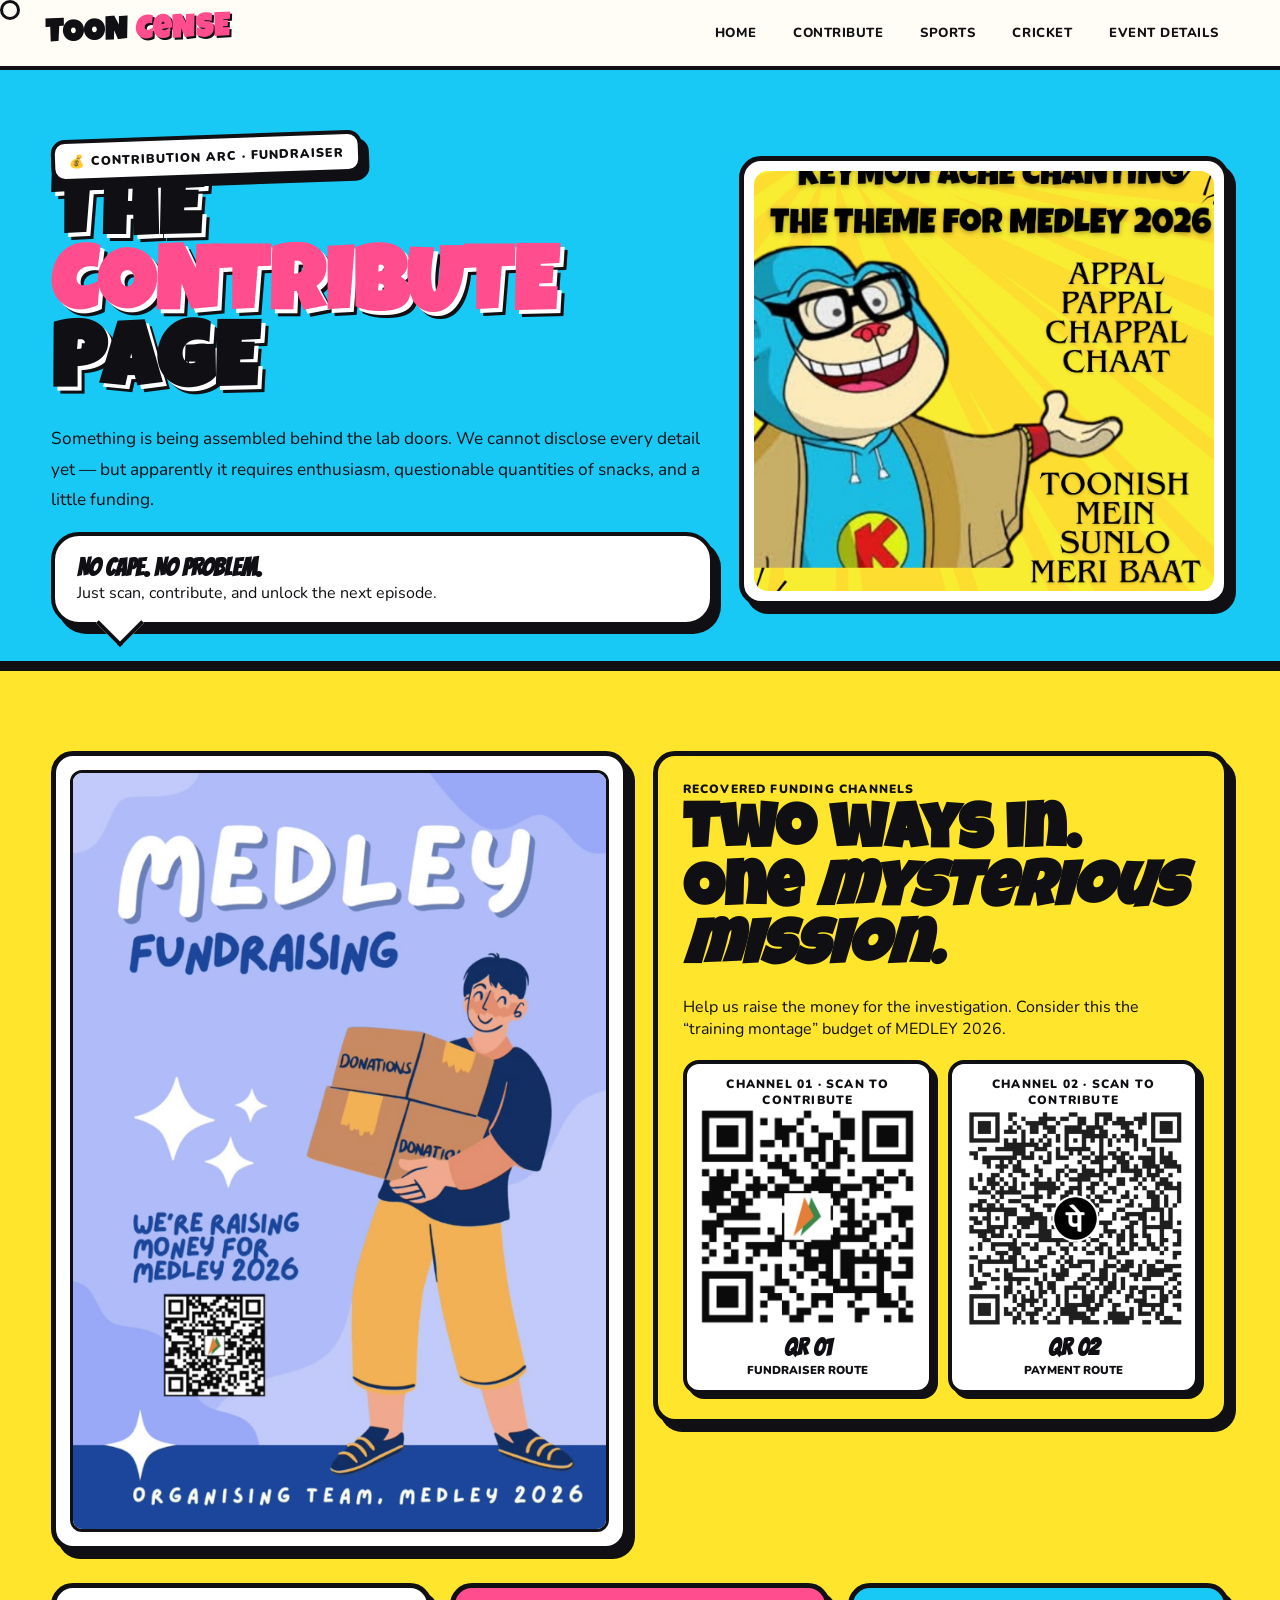
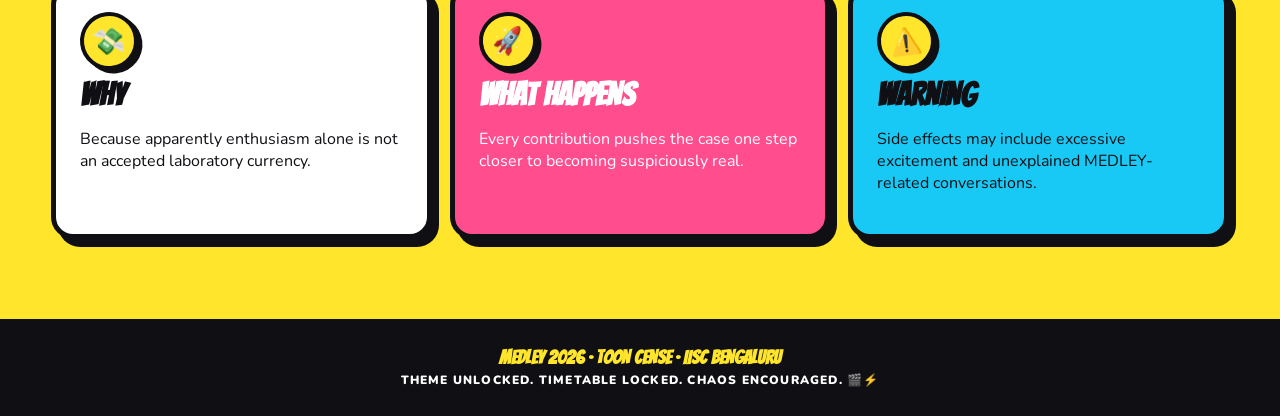
==== contribute.html @ 01589f21 "Add files via upload" ====
<!doctype html><html lang="en"><head><meta charset="utf-8"><meta name="viewport" content="width=device-width,initial-scale=1">
<title>Contribute — MEDLEY 2026</title><link rel="stylesheet" href="style.css"></head><body><div class="cursor"></div><nav class="nav">
<a class="brand" href="index.html">TOON <span>CeNSE</span></a>
<div class="navlinks">
<a href="index.html">HOME</a>
<a href="contribute.html">CONTRIBUTE</a>
<a href="sports.html">SPORTS</a>
<a href="cricket.html">CRICKET</a>
<a href="events.html">EVENT DETAILS</a>
</div></nav>
<main><section class="page-hero"><div class="wrap toon-banner"><div class="reveal">
<div class="badge">💰 CONTRIBUTION ARC · FUNDRAISER</div><h1 class="section-title">THE <span class="pink">CONTRIBUTE</span> PAGE</h1>
<p class="lead">Something is being assembled behind the lab doors. We cannot disclose every detail yet — but apparently it requires enthusiasm, questionable quantities of snacks, and a little funding.</p>
<div class="speech"><b>NO CAPE. NO PROBLEM.</b><br>Just scan, contribute, and unlock the next episode.</div></div>
<div class="banner-image reveal"><img src="toon-keymon.jpg" alt="Cartoon fundraiser theme poster"></div></div></section>
<section class="section yellow"><div class="wrap">
<div class="contribute-grid">
<div class="poster-shell reveal"><img src="fundraiser-poster.png" alt="MEDLEY 2026 fundraiser poster"></div>
<div class="funding-panel reveal"><div class="mono">RECOVERED FUNDING CHANNELS</div><h2>Two ways in.<br>One <em>mysterious mission.</em></h2>
<p>Help us raise the money for the investigation. Consider this the “training montage” budget of MEDLEY 2026.</p>
<div class="qr-grid">
<div class="qr-card"><div class="mono">CHANNEL 01 · SCAN TO CONTRIBUTE</div><img src="qr-01.png" alt="MEDLEY fundraiser QR code 1"><h3>QR 01</h3><p>FUNDRAISER ROUTE</p></div>
<div class="qr-card"><div class="mono">CHANNEL 02 · SCAN TO CONTRIBUTE</div><img src="qr-02.png" alt="MEDLEY fundraiser QR code 2"><h3>QR 02</h3><p>PAYMENT ROUTE</p></div>
</div></div>
</div>
<div class="fun-grid" style="margin-top:32px">
<div class="fun-card reveal"><span class="sticker">💸</span><h3>WHY</h3><p>Because apparently enthusiasm alone is not an accepted laboratory currency.</p></div>
<div class="fun-card reveal"><span class="sticker">🚀</span><h3>WHAT HAPPENS</h3><p>Every contribution pushes the case one step closer to becoming suspiciously real.</p></div>
<div class="fun-card reveal"><span class="sticker">⚠️</span><h3>WARNING</h3><p>Side effects may include excessive excitement and unexplained MEDLEY-related conversations.</p></div>
</div>
</div></section></main><footer><div class="footer-fun">MEDLEY 2026 · TOON CeNSE · IISc BENGALURU</div><div class="mono">Theme unlocked. Timetable locked. Chaos encouraged. 🎬⚡</div></footer><script src="script.js"></script></body></html>
---- style.css ----
@import url('https://fonts.googleapis.com/css2?family=Bangers&family=Fredoka:wght@400;500;600;700&family=Luckiest+Guy&family=Nunito:wght@400;600;700;800;900&display=swap');

:root{
  --ink:#101014; --paper:#fffdf5; --yellow:#ffe52b; --cyan:#18c9f5;
  --pink:#ff4d8d; --red:#ff4b3e; --purple:#7757ff; --green:#64dc7a;
  --shadow:7px 8px 0 var(--ink); --soft-shadow:0 16px 35px #10101422;
  --radius:24px;
}
*{box-sizing:border-box}
html{scroll-behavior:smooth}
body{margin:0;background:var(--paper);color:var(--ink);font-family:'Nunito',sans-serif;overflow-x:hidden}
body:before{content:"";position:fixed;inset:0;pointer-events:none;z-index:-1;opacity:.42;background-image:radial-gradient(#101014 1.2px,transparent 1.2px);background-size:13px 13px;mask-image:linear-gradient(to bottom,#000,transparent 80%)}
a{color:inherit;text-decoration:none}
button{font:inherit}
img{max-width:100%;display:block}
.wrap{width:min(1180px,92vw);margin:auto}
.nav{position:sticky;top:0;z-index:100;display:flex;align-items:center;justify-content:space-between;gap:18px;padding:12px clamp(14px,4vw,46px);background:#fffdf5f2;border-bottom:4px solid var(--ink);backdrop-filter:blur(10px)}
.brand{font:700 2rem/1 'Luckiest Guy',cursive;letter-spacing:.03em;white-space:nowrap;transform:rotate(-2deg);display:inline-block}
.brand span{color:var(--pink);text-shadow:2px 2px 0 var(--ink)}
.navlinks{display:flex;gap:7px;flex-wrap:wrap;justify-content:flex-end}
.navlinks a{font:800 .82rem 'Nunito',sans-serif;text-transform:uppercase;letter-spacing:.04em;padding:9px 12px;border:3px solid transparent;border-radius:999px;transition:.2s}
.navlinks a:hover,.navlinks a.active{background:var(--yellow);border-color:var(--ink);box-shadow:3px 3px 0 var(--ink);transform:rotate(-1deg)}
.hero{padding:70px 0 50px;position:relative;overflow:hidden;background:linear-gradient(135deg,#ffe52b 0 46%,#18c9f5 46% 74%,#ff4d8d 74%)}
.hero:after{content:"";position:absolute;inset:0;opacity:.22;background-image:radial-gradient(#fff 2px,transparent 2px);background-size:18px 18px;mix-blend-mode:soft-light}
.hero-grid{display:grid;grid-template-columns:1.05fr .95fr;gap:42px;align-items:center;position:relative;z-index:1}
.badge,.stamp{display:inline-flex;align-items:center;gap:8px;background:#fff;border:4px solid var(--ink);box-shadow:var(--shadow);padding:9px 14px;border-radius:14px;font:900 .78rem 'Nunito',sans-serif;letter-spacing:.08em;text-transform:uppercase;transform:rotate(-2deg)}
.eyebrow{font:900 .85rem 'Nunito';text-transform:uppercase;letter-spacing:.14em;margin:22px 0 8px}
.hero h1{font:900 clamp(4.6rem,11vw,9.8rem)/.78 'Luckiest Guy',cursive;margin:0;text-transform:uppercase;letter-spacing:.015em;text-shadow:8px 8px 0 #fff,12px 12px 0 var(--ink)}
.hero h1 .pink{color:var(--pink);-webkit-text-stroke:3px var(--ink)}
.hero h1 .blue{color:var(--cyan);-webkit-text-stroke:3px var(--ink)}
.kicker{font:700 clamp(1.3rem,2.5vw,2rem) 'Bangers',cursive;letter-spacing:.03em;margin:26px 0 10px;transform:rotate(-1deg)}
.lead{font-size:1.08rem;line-height:1.75;max-width:760px}
.btn{display:inline-flex;align-items:center;justify-content:center;gap:8px;margin-top:22px;padding:13px 18px;border:4px solid var(--ink);border-radius:14px;background:var(--yellow);font-weight:900;text-transform:uppercase;box-shadow:var(--shadow);transition:.2s;cursor:pointer}
.btn:hover{transform:translate(-3px,-3px);box-shadow:10px 11px 0 var(--ink)}
.btn.pink{background:var(--pink);color:#fff}.btn.cyan{background:var(--cyan)}.btn.white{background:#fff}
.btn.ghost{background:#fff}
.hero-poster{position:relative;max-width:530px;justify-self:end;transform:rotate(2deg)}
.hero-poster img{width:100%;border:6px solid var(--ink);border-radius:22px;box-shadow:12px 14px 0 var(--ink);background:#fff}
.hero-poster:before{content:"NEW THEME UNLOCKED!";position:absolute;z-index:2;right:-18px;top:-22px;background:var(--pink);color:#fff;border:4px solid var(--ink);padding:10px 14px;font:900 1rem 'Bangers';transform:rotate(7deg);box-shadow:5px 5px 0 var(--ink)}
.speech{background:#fff;border:4px solid var(--ink);border-radius:28px;padding:18px 22px;box-shadow:var(--shadow);position:relative}
.speech:after{content:"";position:absolute;bottom:-18px;left:48px;width:30px;height:30px;background:#fff;border-right:4px solid var(--ink);border-bottom:4px solid var(--ink);transform:rotate(45deg)}
.speech b{font:900 1.55rem 'Bangers'}
.section{padding:80px 0;border-top:5px solid var(--ink);position:relative}
.section.yellow{background:var(--yellow)}.section.cyan{background:var(--cyan)}.section.pink{background:var(--pink);color:#fff}
.section-head{display:flex;align-items:end;justify-content:space-between;gap:20px;margin-bottom:28px}
.section-title{font:900 clamp(3.4rem,7vw,6.7rem)/.85 'Luckiest Guy';margin:0;text-transform:uppercase;letter-spacing:.01em;text-shadow:4px 4px 0 #fff,7px 7px 0 var(--ink)}
.section-title .pink{color:var(--pink)}.section-title .cyan{color:var(--cyan)}.section-title .yellow{color:var(--yellow)}
.mono{font:900 .75rem 'Nunito';text-transform:uppercase;letter-spacing:.1em}
.comic-strip{display:grid;grid-template-columns:1fr 1fr 1fr;gap:18px}
.comic-card{background:#fff;border:5px solid var(--ink);border-radius:18px;overflow:hidden;box-shadow:var(--shadow);transform:rotate(var(--r,0deg));transition:.25s}
.comic-card:hover{transform:translateY(-7px) rotate(0)}
.comic-card img{width:100%;aspect-ratio:4/5;object-fit:cover}
.comic-caption{padding:15px 16px;font-weight:900}
.comic-caption span{display:block;color:#666;font-size:.84rem;margin-top:4px}
.schedule-grid{display:grid;grid-template-columns:repeat(3,1fr);gap:16px}
.schedule-card{background:#fff;border:4px solid var(--ink);border-radius:18px;padding:19px;box-shadow:6px 7px 0 var(--ink);transition:.2s}
.schedule-card:hover{transform:translateY(-5px) rotate(-.4deg)}
.schedule-card.completed{background:#dffbe4}
.schedule-card.upcoming{background:#fff8bc}
.schedule-top{display:flex;justify-content:space-between;gap:10px;align-items:center}
.status{border:3px solid var(--ink);padding:6px 9px;border-radius:999px;font-size:.7rem;font-weight:900}
.status.done{background:var(--green)}.status.pending{background:var(--yellow)}
.schedule-card h3{font:900 2rem 'Bangers';margin:15px 0 5px}
.schedule-card .tag{font-size:.72rem;font-weight:900;text-transform:uppercase;color:#666;letter-spacing:.08em}
.event-line{padding:11px 0;border-top:2px dashed #10101455;margin-top:11px}
.event-line b{display:block}.event-line span{display:block;margin-top:3px;color:#444;font-size:.92rem}
.fun-grid{display:grid;grid-template-columns:repeat(3,1fr);gap:18px}
.fun-card{background:#fff;border:5px solid var(--ink);border-radius:22px;padding:24px;box-shadow:var(--shadow);min-height:180px}
.fun-card:nth-child(2){background:var(--pink);color:#fff;transform:rotate(1deg)}
.fun-card:nth-child(3){background:var(--cyan);transform:rotate(-1deg)}
.fun-card h3{font:900 2rem 'Bangers';margin:8px 0}
.sticker{display:inline-grid;place-items:center;width:58px;height:58px;border:4px solid var(--ink);border-radius:50%;background:var(--yellow);font-size:1.6rem;box-shadow:4px 4px 0 var(--ink);transform:rotate(-7deg)}
.page-hero{padding:65px 0 35px;background:var(--cyan);border-bottom:5px solid var(--ink)}
.page-hero .wrap{position:relative}
.page-hero .section-title{margin-bottom:18px}
.toon-banner{display:grid;grid-template-columns:1.15fr .85fr;gap:25px;align-items:center}
.banner-image{background:#fff;border:5px solid var(--ink);border-radius:22px;padding:10px;box-shadow:var(--shadow);transform:rotate(2deg)}
.banner-image img{border-radius:14px;max-height:420px;width:100%;object-fit:cover}
.contribute-grid{display:grid;grid-template-columns:1fr 1fr;gap:25px;align-items:start}
.poster-shell{background:#fff;border:5px solid var(--ink);border-radius:22px;padding:14px;box-shadow:var(--shadow);transform:rotate(-1deg)}
.poster-shell img{width:100%;border:3px solid var(--ink);border-radius:12px}
.funding-panel{background:var(--yellow);border:5px solid var(--ink);border-radius:22px;padding:25px;box-shadow:var(--shadow)}
.funding-panel h2{font:900 clamp(2.4rem,5vw,4.2rem)/.9 'Luckiest Guy';margin:10px 0}
.qr-grid{display:grid;grid-template-columns:1fr 1fr;gap:15px;margin-top:20px}
.qr-card{background:#fff;border:4px solid var(--ink);border-radius:16px;padding:12px;text-align:center;box-shadow:5px 5px 0 var(--ink)}
.qr-card img{width:100%;aspect-ratio:1;object-fit:contain;background:#fff}
.qr-card h3{font:900 1.5rem 'Bangers';margin:8px 0 0}
.qr-card p{margin:2px 0 0;font-size:.72rem;font-weight:900}
.sports-toolbar{display:flex;justify-content:space-between;gap:16px;align-items:center;flex-wrap:wrap;margin:22px 0 30px;padding:15px;background:#fff;border:4px solid var(--ink);border-radius:16px;box-shadow:5px 5px 0 var(--ink)}
.sports-grid{display:grid;grid-template-columns:repeat(3,1fr);gap:18px}
.sport-card{background:#fff;border:5px solid var(--ink);border-radius:22px;padding:21px;box-shadow:var(--shadow);position:relative;overflow:hidden;transition:.2s}
.sport-card:after{content:"POW!";position:absolute;right:-20px;top:70px;font:900 4rem 'Bangers';color:#ff4d8d33;transform:rotate(-18deg)}
.sport-card:hover{transform:translateY(-6px) rotate(-.5deg)}
.sport-card.completed{background:#dffbe4}.sport-card h2{font:900 2.5rem 'Bangers';margin:13px 0 2px}
.sport-icon{font-size:2.4rem}.sport-tag{font-weight:900;font-size:.73rem;text-transform:uppercase;color:#666;letter-spacing:.08em}
.sport-events{display:grid;gap:10px;margin-top:18px}.sport-events>div{background:#fff8bc;border:3px solid var(--ink);border-radius:12px;padding:10px}
.sport-events b{display:block}.sport-events span{display:block;font-size:.88rem;margin-top:3px;color:#444}
.card-link{display:inline-block;margin-top:17px;font-weight:900;text-transform:uppercase;border-bottom:3px solid var(--ink)}
.cricket-hero{padding:65px 0 35px;background:var(--yellow);border-bottom:5px solid var(--ink);position:relative;overflow:hidden}
.cricket-kicker{font:900 1.4rem 'Bangers';margin:14px 0}
.cricket-title{font:900 clamp(4rem,10vw,8rem)/.82 'Luckiest Guy';margin:0;text-shadow:5px 5px 0 #fff,8px 8px 0 var(--ink)}
.cricket-title em{color:var(--pink);font-style:normal}
.cricket-lead{font-size:1.1rem;line-height:1.7;max-width:820px;margin:22px 0}
.cricket-stats{display:grid;grid-template-columns:repeat(4,1fr);gap:12px;margin-top:28px}
.stat{padding:17px;border:4px solid var(--ink);border-radius:16px;background:#fff;box-shadow:5px 5px 0 var(--ink)}
.stat strong{display:block;font:900 2.8rem 'Bangers'}.stat span{font-weight:900;font-size:.76rem;text-transform:uppercase}
.cricket-section{padding:55px 0;border-top:5px solid var(--ink)}
.cricket-section:nth-of-type(even){background:#18c9f5}
.cricket-section h2{font:900 3.8rem 'Luckiest Guy';margin:0 0 10px;text-shadow:3px 3px 0 #fff,5px 5px 0 var(--ink)}
.cricket-section h2 em{color:var(--pink);font-style:normal}
.section-note{max-width:800px;line-height:1.65}
.filter-row{display:flex;gap:8px;flex-wrap:wrap;margin:24px 0}
.filter{border:4px solid var(--ink);background:#fff;padding:9px 13px;border-radius:999px;font-weight:900;cursor:pointer;box-shadow:4px 4px 0 var(--ink);transition:.15s}
.filter.active,.filter:hover{background:var(--pink);color:#fff;transform:translate(-2px,-2px)}
.matches{display:grid;grid-template-columns:repeat(3,1fr);gap:16px}
.match-card{padding:18px;border:4px solid var(--ink);border-radius:18px;background:#fff;box-shadow:6px 7px 0 var(--ink);transition:.2s}
.match-card:hover{transform:translateY(-5px) rotate(-.4deg)}
.match-top{display:flex;justify-content:space-between;gap:10px;align-items:center}
.round{font-size:.72rem;font-weight:900;text-transform:uppercase;color:#555}.match-no{font:900 1.2rem 'Bangers';color:var(--pink)}
.date{margin:14px 0 12px;font-weight:800;font-size:.85rem}
.teams{display:grid;grid-template-columns:1fr auto 1fr;align-items:center;gap:7px}.team{font-weight:900;line-height:1.2}.teams .team:last-child{text-align:right}.vs{font:900 1rem 'Bangers';color:var(--red)}
.rules-box{border:5px dashed var(--ink);padding:24px;border-radius:18px;background:#fff;box-shadow:7px 7px 0 var(--ink)}.rules-box ol{margin:0;padding-left:22px;line-height:1.8;font-weight:700}
.contact-grid{display:grid;grid-template-columns:repeat(3,1fr);gap:12px}.contact-card{padding:17px;border:4px solid var(--ink);border-radius:16px;background:#fff;box-shadow:4px 4px 0 var(--ink)}.team-name{font-weight:900;font-size:1.05rem}.captain,.phone{font-size:.86rem;margin-top:8px}.captain span,.phone span{display:block;font-size:.67rem;font-weight:900;letter-spacing:.1em;color:#666;margin-bottom:2px}.cricket-note{font-weight:800;font-size:.78rem;color:#555;margin-top:22px}
.event-page{min-height:75vh;display:grid;place-items:center;background:var(--pink);padding:80px 0;border-bottom:5px solid var(--ink)}
.loading-card{width:min(850px,100%);text-align:center}
.loading-word{font:900 clamp(4rem,12vw,8rem) 'Luckiest Guy';text-shadow:6px 6px 0 #fff,10px 10px 0 var(--ink)}
.loading-word span{color:var(--yellow)}
.loading-sub{font-weight:900;text-transform:uppercase;letter-spacing:.1em}.progress-wrap{height:22px;background:#fff;border:5px solid var(--ink);border-radius:999px;overflow:hidden;box-shadow:5px 5px 0 var(--ink)}.progress{height:100%;width:0;background:var(--yellow);transition:width .12s}.percent{font-weight:900;margin:12px 0 24px}.loading-lines{font:800 .95rem/1.9 'Nunito';text-align:left;max-width:500px;margin:auto;background:#fff;border:4px solid var(--ink);padding:15px;border-radius:16px;box-shadow:5px 5px 0 var(--ink)}
.reveal-loading{display:none}.reveal-loading .errorish{font:900 clamp(3rem,9vw,6rem) 'Luckiest Guy';text-shadow:4px 4px 0 #fff,7px 7px 0 var(--ink)}.reveal-loading .message{font-size:1.05rem;line-height:1.8;background:#fff;border:4px solid var(--ink);border-radius:18px;padding:20px;box-shadow:5px 5px 0 var(--ink)}
.clue{margin:25px auto 0;background:var(--yellow);border:5px solid var(--ink);padding:20px;border-radius:20px;box-shadow:7px 7px 0 var(--ink)}
footer{padding:28px 0;background:var(--ink);color:#fff;text-align:center}.footer-fun{font:900 1.2rem 'Bangers';color:var(--yellow);margin-bottom:5px}
.reveal{opacity:0;transform:translateY(18px);transition:.6s ease}.reveal.show{opacity:1;transform:none}
.cursor{position:fixed;pointer-events:none;width:20px;height:20px;border:3px solid var(--ink);border-radius:50%;z-index:200;mix-blend-mode:multiply}
.doodle{position:absolute;font:900 3rem 'Bangers';z-index:1;transform:rotate(-12deg)}.doodle.one{left:3%;top:12%;color:var(--pink)}.doodle.two{right:3%;bottom:8%;color:var(--purple)}
.toon-marquee{display:flex;gap:12px;flex-wrap:wrap;margin-top:20px}.pill{background:#fff;border:3px solid var(--ink);padding:8px 12px;border-radius:999px;font-weight:900;box-shadow:3px 3px 0 var(--ink)}
@media(max-width:1000px){.hero-grid,.toon-banner,.contribute-grid{grid-template-columns:1fr}.hero-poster{justify-self:center;max-width:650px}.schedule-grid,.sports-grid,.matches{grid-template-columns:repeat(2,1fr)}.contact-grid{grid-template-columns:repeat(2,1fr)}.cricket-stats{grid-template-columns:repeat(2,1fr)}}
@media(max-width:700px){.nav{align-items:flex-start}.navlinks{gap:4px}.navlinks a{font-size:.72rem;padding:7px 9px}.hero{padding-top:45px}.hero h1{font-size:clamp(4rem,20vw,7rem)}.comic-strip,.fun-grid,.schedule-grid,.sports-grid,.matches,.contact-grid{grid-template-columns:1fr}.qr-grid{grid-template-columns:1fr}.cricket-title{font-size:4.6rem}.cursor{display:none}.section{padding:60px 0}}
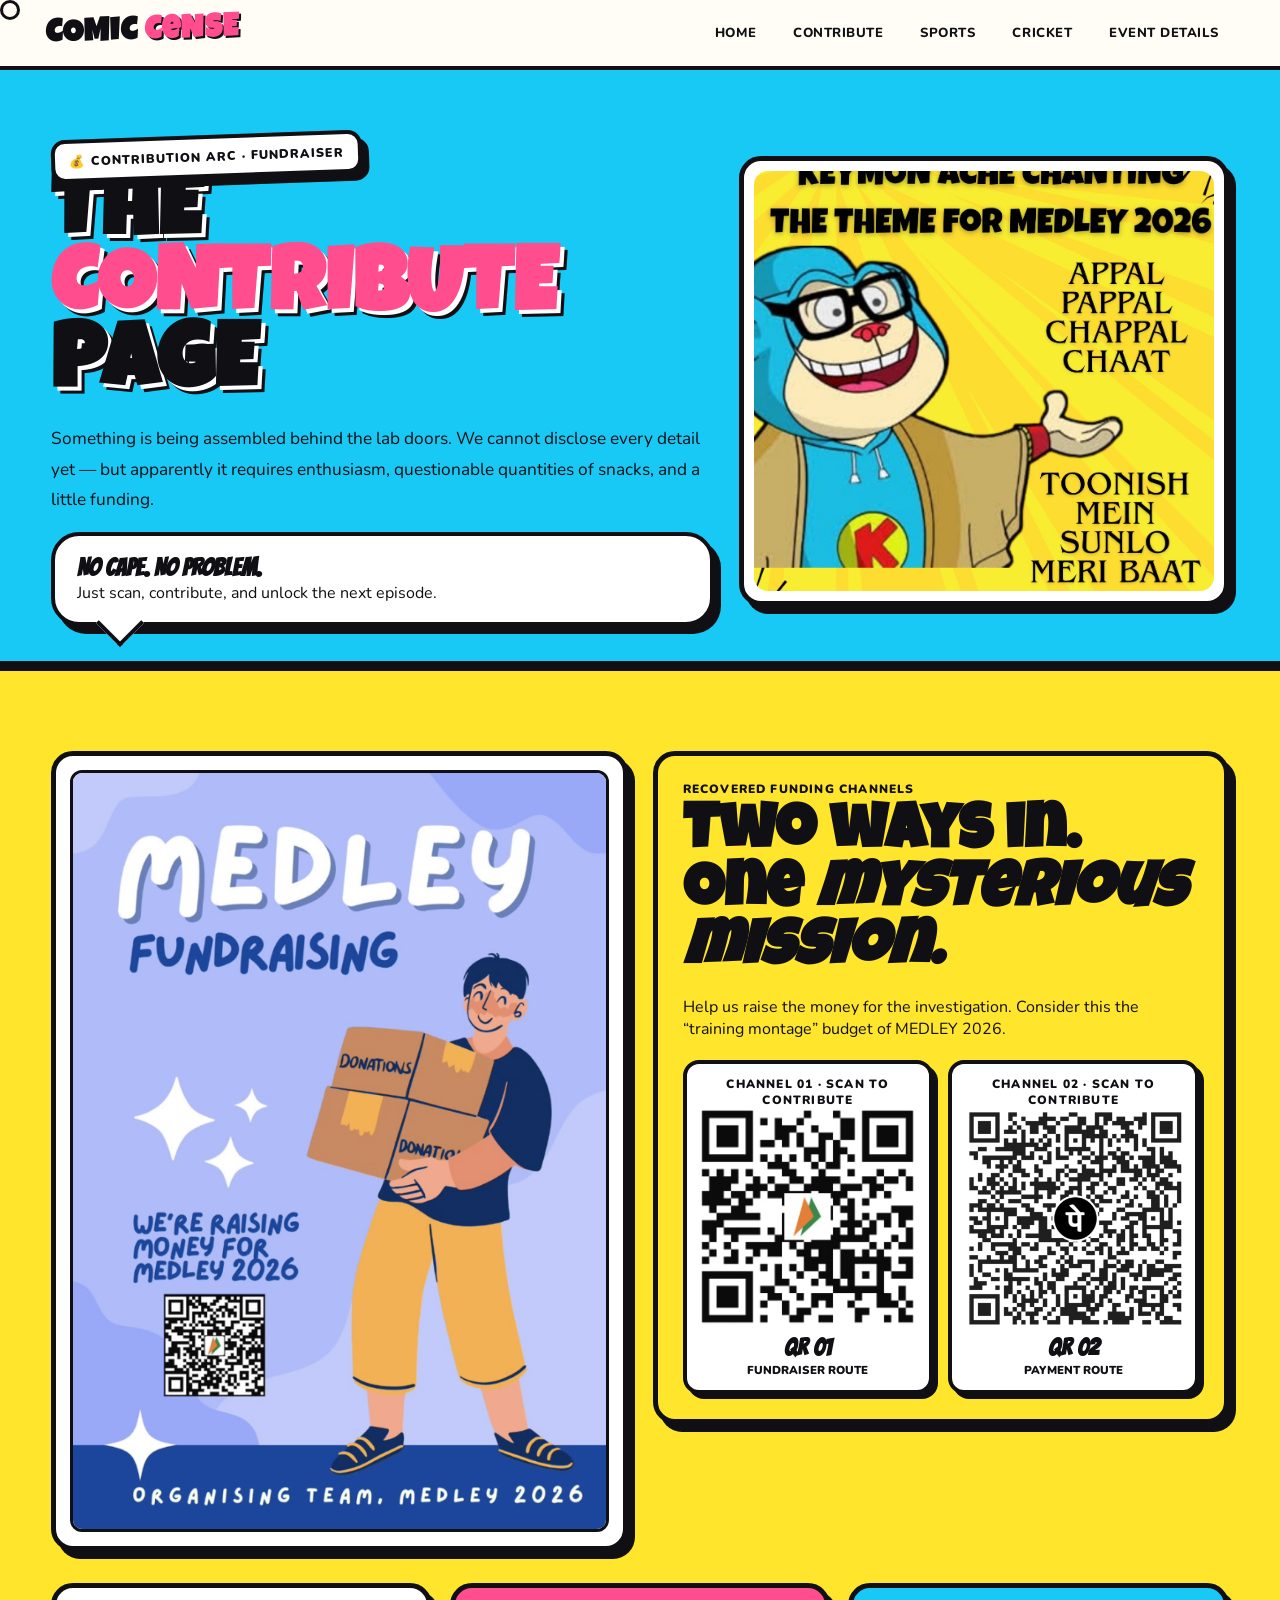
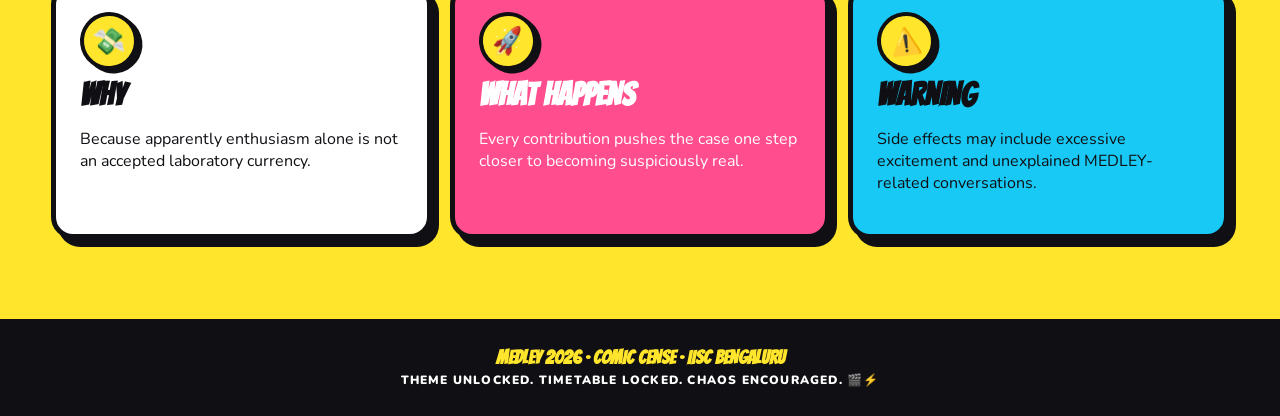
==== commit 31d1f8d5: "Add files via upload" ====
--- a/contribute.html
+++ b/contribute.html
@@ -1,6 +1,6 @@
 <!doctype html><html lang="en"><head><meta charset="utf-8"><meta name="viewport" content="width=device-width,initial-scale=1">
 <title>Contribute — MEDLEY 2026</title><link rel="stylesheet" href="style.css"></head><body><div class="cursor"></div><nav class="nav">
-<a class="brand" href="index.html">TOON <span>CeNSE</span></a>
+<a class="brand" href="index.html">COMIC <span>CeNSE</span></a>
 <div class="navlinks">
 <a href="index.html">HOME</a>
 <a href="contribute.html">CONTRIBUTE</a>
@@ -8,11 +8,11 @@
 <a href="cricket.html">CRICKET</a>
 <a href="events.html">EVENT DETAILS</a>
 </div></nav>
-<main><section class="page-hero"><div class="wrap toon-banner"><div class="reveal">
+<main><section class="page-hero"><div class="wrap comic-banner"><div class="reveal">
 <div class="badge">💰 CONTRIBUTION ARC · FUNDRAISER</div><h1 class="section-title">THE <span class="pink">CONTRIBUTE</span> PAGE</h1>
 <p class="lead">Something is being assembled behind the lab doors. We cannot disclose every detail yet — but apparently it requires enthusiasm, questionable quantities of snacks, and a little funding.</p>
 <div class="speech"><b>NO CAPE. NO PROBLEM.</b><br>Just scan, contribute, and unlock the next episode.</div></div>
-<div class="banner-image reveal"><img src="toon-keymon.jpg" alt="Cartoon fundraiser theme poster"></div></div></section>
+<div class="banner-image reveal"><img src="comic-keymon.jpg" alt="Carcomic fundraiser theme poster"></div></div></section>
 <section class="section yellow"><div class="wrap">
 <div class="contribute-grid">
 <div class="poster-shell reveal"><img src="fundraiser-poster.png" alt="MEDLEY 2026 fundraiser poster"></div>
@@ -28,4 +28,4 @@
 <div class="fun-card reveal"><span class="sticker">🚀</span><h3>WHAT HAPPENS</h3><p>Every contribution pushes the case one step closer to becoming suspiciously real.</p></div>
 <div class="fun-card reveal"><span class="sticker">⚠️</span><h3>WARNING</h3><p>Side effects may include excessive excitement and unexplained MEDLEY-related conversations.</p></div>
 </div>
-</div></section></main><footer><div class="footer-fun">MEDLEY 2026 · TOON CeNSE · IISc BENGALURU</div><div class="mono">Theme unlocked. Timetable locked. Chaos encouraged. 🎬⚡</div></footer><script src="script.js"></script></body></html>+</div></section></main><footer><div class="footer-fun">MEDLEY 2026 · COMIC CeNSE · IISc BENGALURU</div><div class="mono">Theme unlocked. Timetable locked. Chaos encouraged. 🎬⚡</div></footer><script src="script.js"></script></body></html>
--- a/style.css
+++ b/style.css
@@ -74,7 +74,7 @@
 .page-hero{padding:65px 0 35px;background:var(--cyan);border-bottom:5px solid var(--ink)}
 .page-hero .wrap{position:relative}
 .page-hero .section-title{margin-bottom:18px}
-.toon-banner{display:grid;grid-template-columns:1.15fr .85fr;gap:25px;align-items:center}
+.comic-banner{display:grid;grid-template-columns:1.15fr .85fr;gap:25px;align-items:center}
 .banner-image{background:#fff;border:5px solid var(--ink);border-radius:22px;padding:10px;box-shadow:var(--shadow);transform:rotate(2deg)}
 .banner-image img{border-radius:14px;max-height:420px;width:100%;object-fit:cover}
 .contribute-grid{display:grid;grid-template-columns:1fr 1fr;gap:25px;align-items:start}
@@ -133,6 +133,14 @@
 .reveal{opacity:0;transform:translateY(18px);transition:.6s ease}.reveal.show{opacity:1;transform:none}
 .cursor{position:fixed;pointer-events:none;width:20px;height:20px;border:3px solid var(--ink);border-radius:50%;z-index:200;mix-blend-mode:multiply}
 .doodle{position:absolute;font:900 3rem 'Bangers';z-index:1;transform:rotate(-12deg)}.doodle.one{left:3%;top:12%;color:var(--pink)}.doodle.two{right:3%;bottom:8%;color:var(--purple)}
-.toon-marquee{display:flex;gap:12px;flex-wrap:wrap;margin-top:20px}.pill{background:#fff;border:3px solid var(--ink);padding:8px 12px;border-radius:999px;font-weight:900;box-shadow:3px 3px 0 var(--ink)}
-@media(max-width:1000px){.hero-grid,.toon-banner,.contribute-grid{grid-template-columns:1fr}.hero-poster{justify-self:center;max-width:650px}.schedule-grid,.sports-grid,.matches{grid-template-columns:repeat(2,1fr)}.contact-grid{grid-template-columns:repeat(2,1fr)}.cricket-stats{grid-template-columns:repeat(2,1fr)}}
-@media(max-width:700px){.nav{align-items:flex-start}.navlinks{gap:4px}.navlinks a{font-size:.72rem;padding:7px 9px}.hero{padding-top:45px}.hero h1{font-size:clamp(4rem,20vw,7rem)}.comic-strip,.fun-grid,.schedule-grid,.sports-grid,.matches,.contact-grid{grid-template-columns:1fr}.qr-grid{grid-template-columns:1fr}.cricket-title{font-size:4.6rem}.cursor{display:none}.section{padding:60px 0}}
+.comic-marquee{display:flex;gap:12px;flex-wrap:wrap;margin-top:20px}.pill{background:#fff;border:3px solid var(--ink);padding:8px 12px;border-radius:999px;font-weight:900;box-shadow:3px 3px 0 var(--ink)}
+@media(max-width:1000px){.hero-grid,.comic-banner,.contribute-grid{grid-template-columns:1fr}.hero-poster{justify-self:center;max-width:650px}.schedule-grid,.sports-grid,.matches{grid-template-columns:repeat(2,1fr)}.contact-grid{grid-template-columns:repeat(2,1fr)}.cricket-stats{grid-template-columns:repeat(2,1fr)}}
+@media(max-width:700px){
+  .nav{flex-direction:column;align-items:stretch;gap:8px;padding:10px 12px 8px}
+  .brand{font-size:1.65rem;align-self:flex-start;margin-left:4px}
+  .navlinks{width:100%;display:flex;flex-wrap:nowrap;justify-content:flex-start;gap:6px;overflow-x:auto;overflow-y:hidden;padding:6px;background:#fff;border:3px solid var(--ink);border-radius:16px;box-shadow:4px 4px 0 var(--ink);-webkit-overflow-scrolling:touch;scroll-snap-type:x proximity;scrollbar-width:none}
+  .navlinks::-webkit-scrollbar{display:none}
+  .navlinks a{flex:0 0 auto;scroll-snap-align:start;font-size:.74rem;line-height:1;padding:9px 11px;border:3px solid var(--ink);background:#fff;border-radius:12px;white-space:nowrap}
+  .navlinks a:hover,.navlinks a.active{box-shadow:2px 2px 0 var(--ink);transform:none}
+  .hero{padding-top:45px}.hero h1{font-size:clamp(4rem,20vw,7rem)}.comic-strip,.fun-grid,.schedule-grid,.sports-grid,.matches,.contact-grid{grid-template-columns:1fr}.qr-grid{grid-template-columns:1fr}.cricket-title{font-size:4.6rem}.cursor{display:none}.section{padding:60px 0}
+}
